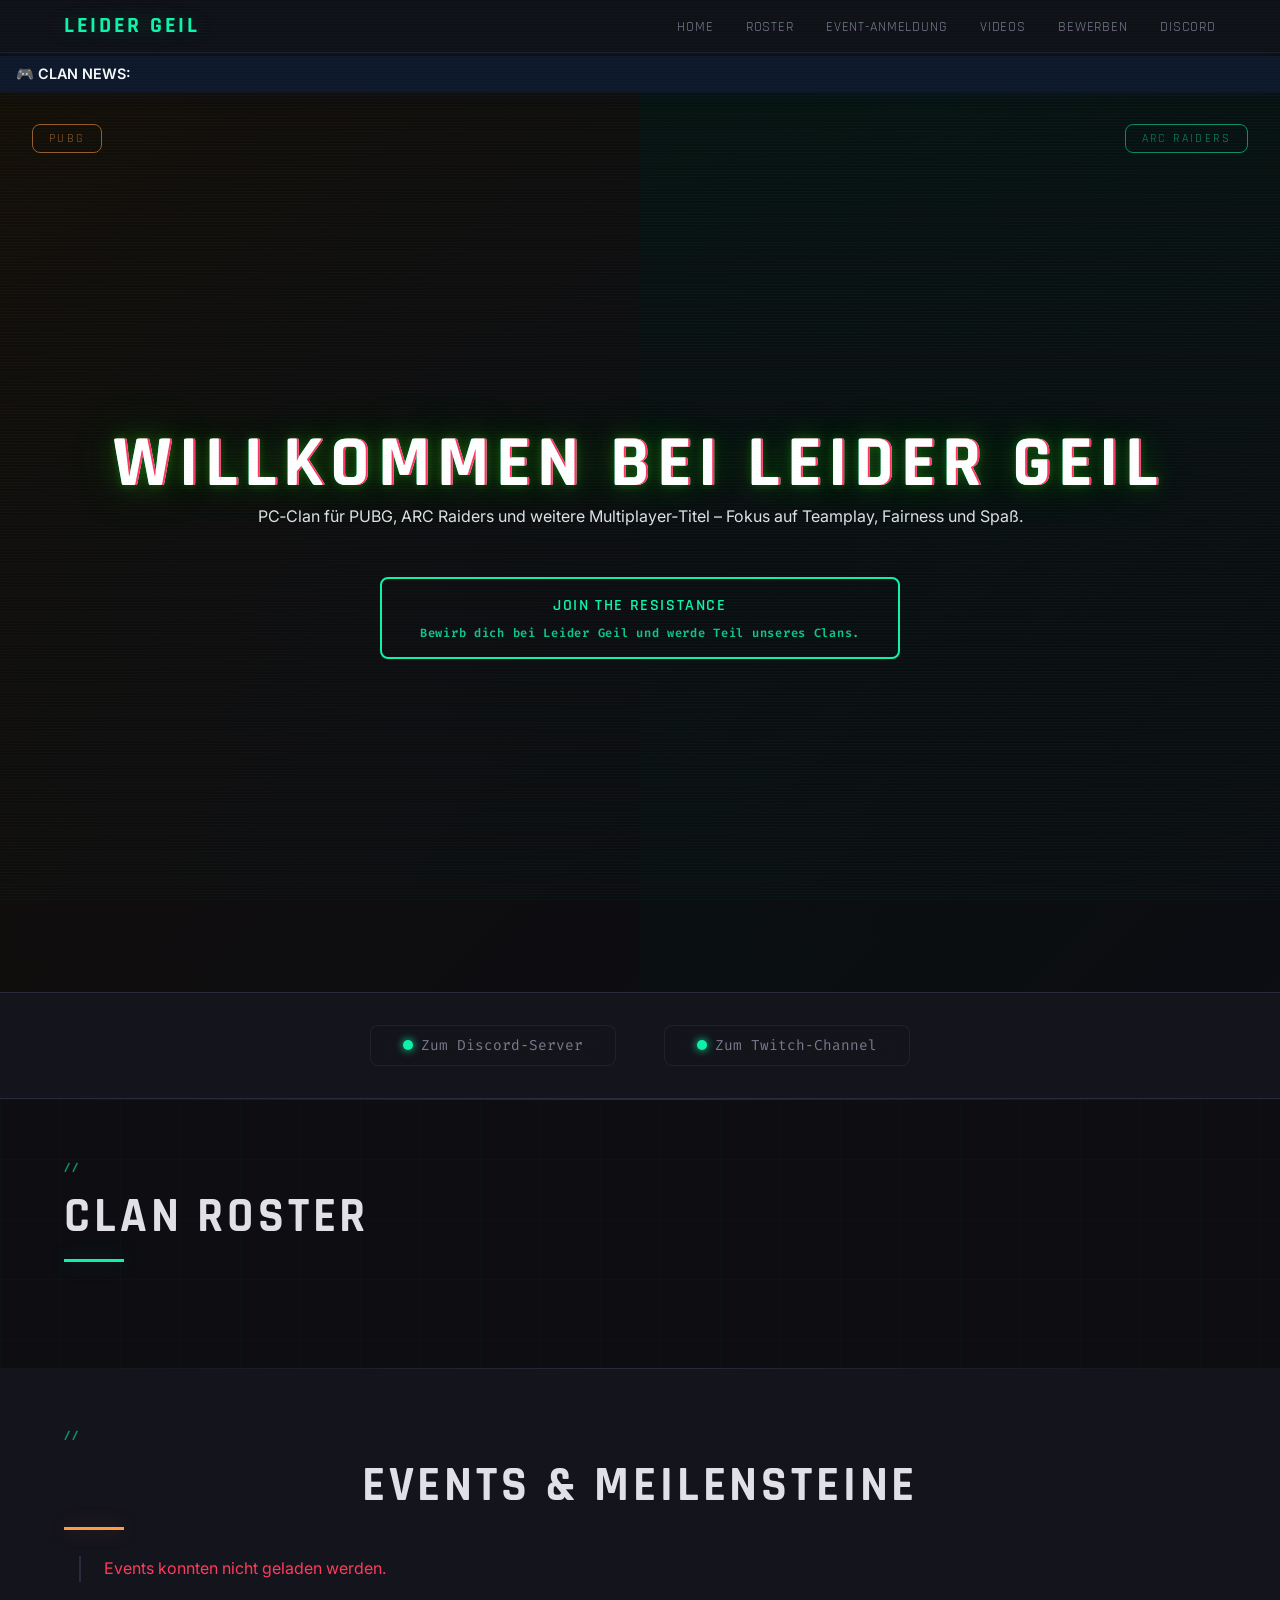
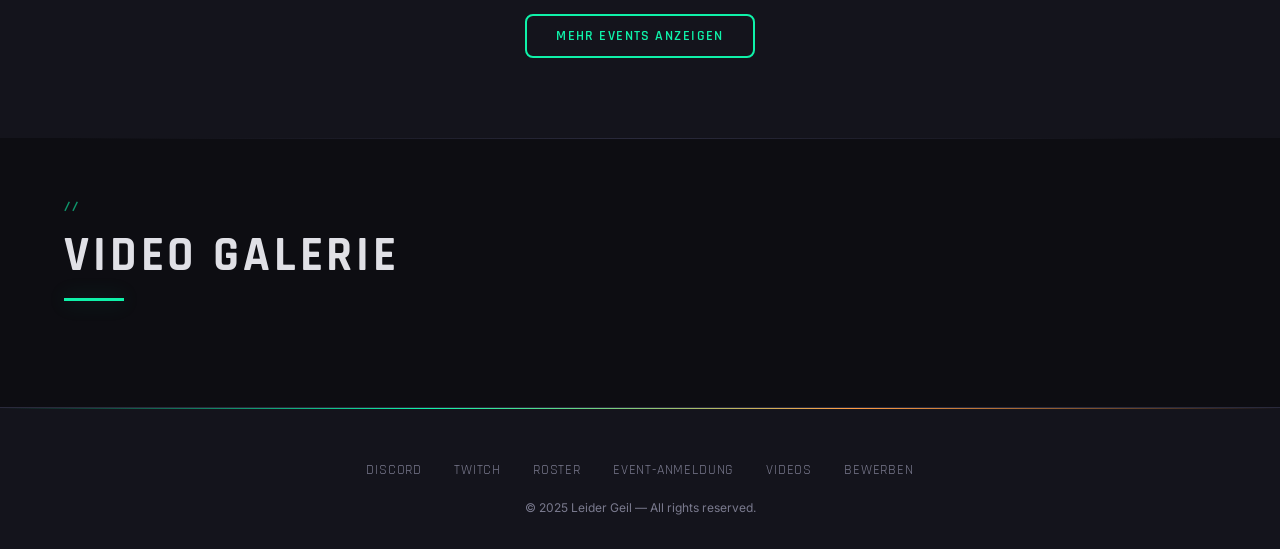
==== index.html @ 5290d267 "Initial commit: copy current design for v2" ====
<!DOCTYPE html>
<html lang="de">
<head>
  <meta charset="UTF-8">
  <meta name="viewport" content="width=device-width, initial-scale=1.0">
  <meta name="description" content="Leider Geil – PC-Gaming-Clan für PUBG, ARC Raiders und mehr. Join the Resistance!">
  <title>Leider Geil – PC Clan</title>

  <!-- Fonts -->
  <link rel="preconnect" href="https://fonts.googleapis.com">
  <link rel="preconnect" href="https://fonts.gstatic.com" crossorigin>
  <link href="https://fonts.googleapis.com/css2?family=Inter:wght@400;500;600&family=Rajdhani:wght@500;600;700&family=Fira+Code:wght@400;500&display=swap" rel="stylesheet">

  <!-- Stylesheet -->
  <link rel="stylesheet" href="assets/css/styles.css">
</head>
<body>

  <!-- ═══════════════════════════════════════════════════════
       NAVBAR
       ═══════════════════════════════════════════════════════ -->
  <nav class="navbar" role="navigation" aria-label="Hauptnavigation">
    <div class="container navbar__inner">
      <a href="#" class="navbar__logo">Leider&nbsp;Geil</a>

      <button class="navbar__toggle" id="nav-toggle" aria-label="Menü öffnen" aria-expanded="false">
        <span></span><span></span><span></span>
      </button>

      <ul class="navbar__links" id="nav-links">
        <li><a href="#hero">Home</a></li>
        <li><a href="#roster">Roster</a></li>
        <li><a href="/event-anmeldung">Event-Anmeldung</a></li>
        <li><a href="#videos">Videos</a></li>
        <li><a href="/bewerben">Bewerben</a></li>
        <li><a href="https://discord.gg/dCxDZnMXbu" target="_blank" rel="noopener">Discord</a></li>
      </ul>
    </div>
  </nav>

   <!-- CLAN NEWS TICKER -->
  <div id="clan-news-ticker" class="clan-news-ticker">
  <span class="label">🎮 CLAN NEWS:</span>
  <div class="track">
    <span class="items"></span>
  </div>
</div>


  <!-- ═══════════════════════════════════════════════════════
     HERO – Split-Screen
     ═══════════════════════════════════════════════════════ -->
<header class="hero" id="hero">

  <!-- PUBG Panel (links) -->
  <div class="hero__panel hero__panel--pubg">
    <span class="hero__label hero__label--pubg">PUBG</span>
    <!--
    <iframe id="video-pubg"
            src=""
            allow="autoplay; encrypted-media"
            allowfullscreen
            title="PUBG Gameplay Video"></iframe>
    -->
  </div>

  <!-- ARC Raiders Panel (rechts) -->
  <div class="hero__panel hero__panel--arc">
    <span class="hero__label hero__label--arc">ARC Raiders</span>
    <!--
    <iframe id="video-arc"
            src=""
            allow="autoplay; encrypted-media"
            allowfullscreen
            title="ARC Raiders Gameplay Video"></iframe>
    -->
  </div>

  <!-- Overlay-Text -->
  <div class="hero__overlay">
    <h1 class="hero__heading glitch" data-text="Willkommen bei Leider Geil">
      Willkommen bei Leider Geil
    </h1>
    <p class="hero__sub">
      PC‑Clan für PUBG, ARC Raiders und weitere Multiplayer‑Titel – Fokus auf Teamplay, Fairness und Spaß.
    </p>

    <a href="/bewerben" class="btn hero__cta">
  Join the Resistance
  <span class="btn__subtitle">
    Bewirb dich bei Leider Geil und werde Teil unseres Clans.
  </span>
</a>
  </div>

</header>



  <!-- ═══════════════════════════════════════════════════════
       HEADER BANNER (managed via Admin Dashboard)
       ═══════════════════════════════════════════════════════ -->
  <section class="header-banner" id="header-banner" style="display:none;">
    <div class="header-banner__frame">
      <div class="header-banner__corner header-banner__corner--tl"></div>
      <div class="header-banner__corner header-banner__corner--tr"></div>
      <div class="header-banner__corner header-banner__corner--bl"></div>
      <div class="header-banner__corner header-banner__corner--br"></div>
      <img class="header-banner__img" id="header-banner-img" src="" alt="Header Banner" loading="eager">
    </div>
  </section>

  <!-- ═══════════════════════════════════════════════════════
       LIVE STATUS WIDGET
       ═══════════════════════════════════════════════════════ -->
  <section class="live-status" aria-label="Live-Status">
  <div class="container live-status__inner">

    <a href="https://discord.gg/dCxDZnMXbu"
       target="_blank"
       rel="noopener"
       class="live-status__item live-status__link">
      <span class="live-status__dot live-status__dot--online"></span>
      <span>Zum Discord‑Server</span>
    </a>

    <a href="https://www.twitch.tv/sgtsnickersnevergiveup"
       target="_blank"
       rel="noopener"
       class="live-status__item live-status__link">
      <span class="live-status__dot live-status__dot--online"></span>
      <span>Zum Twitch‑Channel</span>
    </a>

  </div>
</section>


  <!-- ═══════════════════════════════════════════════════════
       ROSTER
       ═══════════════════════════════════════════════════════ -->
  <section class="section" id="roster">
    <div class="container">
      <h2 class="section__title">Clan Roster</h2>
      <div class="roster-grid" id="roster-grid">
        <!-- Wird per JS befüllt -->
      </div>
    </div>
  </section>

  <!-- ═══════════════════════════════════════════════════════
       EVENT TIMELINE
       ═══════════════════════════════════════════════════════ -->
  <section class="section" id="events">
  <div class="container">
    <h2 class="section__title section__title--pubg events__title-center">
      Events &amp; Meilensteine
    </h2>

    <div class="timeline" id="timeline">
      <!-- Wird per JS befüllt -->
    </div>

    <div class="events__more-wrap">
      <button class="btn events__more-btn" id="events-more-btn">
        Mehr Events anzeigen
      </button>
    </div>
  </div>
</section>


  <!-- ═══════════════════════════════════════════════════════
       VIDEO GALLERY
       ═══════════════════════════════════════════════════════ -->
  <section class="section" id="videos">
    <div class="container">
      <h2 class="section__title">Video Galerie</h2>
      <div class="video-gallery-grid" id="video-gallery-grid">
        <!-- Wird per JS befüllt -->
      </div>
    </div>
  </section>

  <!-- BEWERBUNG / RECRUITMENT → lebt jetzt auf /bewerben.html
       NICHT hierher zurückkopieren! -->

  <!-- ═══════════════════════════════════════════════════════
       FOOTER
       ═══════════════════════════════════════════════════════ -->
  <footer class="footer">
    <ul class="footer__links">
      <li><a href="https://discord.gg/dCxDZnMXbu" target="_blank" rel="noopener">Discord</a></li>
      <li><a href="https://www.twitch.tv/sgtsnickersnevergiveup" target="_blank" rel="noopener">Twitch</a></li>
      <li><a href="#roster">Roster</a></li>
      <li><a href="/event-anmeldung">Event-Anmeldung</a></li>
      <li><a href="#videos">Videos</a></li>
      <li><a href="/bewerben">Bewerben</a></li>
    </ul>
    <p class="footer__copy">&copy; 2025 Leider Geil &mdash; All rights reserved.</p>
  </footer>

    <!-- Scripts -->
  <script src="config.js"></script>
  <script src="assets/js/script.js"></script>
  <script src="assets/js/clan-news-ticker.js"></script>
</body>
</html>
---- assets/css/styles.css ----
/* ==========================================================
   styles.css – „Leider Geil" Clan Website
   Dark-Mode · Glassmorphism · HUD / Industrial E-Sports Look
   ========================================================== */

/* ── CSS Custom Properties ─────────────────────────────── */
:root {
  /* Farben */
  --clr-bg:           #0d0d12;
  --clr-surface:      #14141c;
  --clr-surface-alt:  #1a1a2e;
  --clr-border:       #2a2a3c;
  --clr-text:         #e0e0e6;
  --clr-text-muted:   #7a7a8e;
  --clr-accent-arc:   #0FF2A9;
  --clr-accent-pubg:  #FF9C43;
  --clr-danger:       #ff3b5c;
  --clr-glass:        rgba(20, 20, 28, .55);
  --clr-glass-border: rgba(255, 255, 255, .06);
  --clr-scanline:     rgba(15, 242, 169, .03);

  /* Typografie */
  --ff-heading: 'Rajdhani', 'Segoe UI', sans-serif;
  --ff-body:    'Inter', 'Segoe UI', sans-serif;
  --ff-mono:    'Fira Code', 'Consolas', monospace;

  /* Abstände */
  --sp-xs:  .25rem;
  --sp-sm:  .5rem;
  --sp-md:  1rem;
  --sp-lg:  2rem;
  --sp-xl:  3rem;
  --sp-2xl: 5rem;

  /* Radien & Schatten */
  --radius:     8px;
  --radius-lg:  16px;
  --shadow-glow-arc:  0 0 20px rgba(15, 242, 169, .25);
  --shadow-glow-pubg: 0 0 20px rgba(255, 156, 67,  .25);
  --shadow-card:      0 8px 32px rgba(0, 0, 0, .4);

  /* Transition */
  --ease: cubic-bezier(.25, .8, .25, 1);
}

/* ── Reset & Base ──────────────────────────────────────── */
*, *::before, *::after { margin: 0; padding: 0; box-sizing: border-box; }

html {
  scroll-behavior: smooth;
  font-size: 16px;
  -webkit-font-smoothing: antialiased;
}

body {
  font-family: var(--ff-body);
  background: var(--clr-bg);
  color: var(--clr-text);
  line-height: 1.6;
  overflow-x: hidden;
  position: relative;
}

/* ── Scanline Overlay ──────────────────────────────────── */
body::after {
  content: '';
  position: fixed;
  inset: 0;
  pointer-events: none;
  z-index: 9999;
  background: repeating-linear-gradient(
    0deg,
    var(--clr-scanline) 0px,
    var(--clr-scanline) 1px,
    transparent 1px,
    transparent 3px
  );
  animation: scanlineScroll 8s linear infinite;
}

@keyframes scanlineScroll {
  0%   { background-position: 0 0; }
  100% { background-position: 0 100vh; }
}

/* ── Utilities ─────────────────────────────────────────── */
.container { width: min(90%, 1280px); margin-inline: auto; }

a { color: var(--clr-accent-arc); text-decoration: none; transition: color .2s var(--ease); }
a:hover { color: #fff; }

img { max-width: 100%; display: block; }

.sr-only {
  position: absolute; width: 1px; height: 1px;
  overflow: hidden; clip: rect(0,0,0,0); white-space: nowrap;
}

/* ── Section Common ────────────────────────────────────── */
.section {
  padding: var(--sp-2xl) 0;
  position: relative;
}

.section::before {
  content: '';
  position: absolute;
  top: 0;
  left: 50%;
  transform: translateX(-50%);
  width: min(90%, 1280px);
  height: 1px;
  background: linear-gradient(90deg, transparent, var(--clr-border), transparent);
}

.section__title {
  font-family: var(--ff-heading);
  font-size: clamp(1.8rem, 4vw, 3rem);
  font-weight: 700;
  text-transform: uppercase;
  letter-spacing: .08em;
  margin-bottom: var(--sp-lg);
  position: relative;
  display: inline-block;
}

.section__title::after {
  content: '';
  position: absolute;
  bottom: -6px;
  left: 0;
  width: 60px;
  height: 3px;
  background: var(--clr-accent-arc);
  box-shadow: var(--shadow-glow-arc);
}

.section__title--pubg::after {
  background: var(--clr-accent-pubg);
  box-shadow: var(--shadow-glow-pubg);
}

/* HUD corner decorations for sections */
.section__title::before {
  content: '//';
  font-family: var(--ff-mono);
  font-size: .65rem;
  color: var(--clr-accent-arc);
  position: absolute;
  top: -1.2rem;
  left: 0;
  letter-spacing: .15em;
  opacity: .6;
}

/* ── Navbar ────────────────────────────────────────────── */
.navbar {
  position: fixed;
  top: 0; left: 0; right: 0;
  z-index: 1000;
  background: var(--clr-glass);
  backdrop-filter: blur(16px);
  -webkit-backdrop-filter: blur(16px);
  border-bottom: 1px solid var(--clr-glass-border);
  transition: background .3s var(--ease);
}

.navbar__inner {
  display: flex;
  align-items: center;
  justify-content: space-between;
  padding: var(--sp-sm) 0;
}

.navbar__logo {
  font-family: var(--ff-heading);
  font-size: 1.4rem;
  font-weight: 700;
  text-transform: uppercase;
  letter-spacing: .12em;
  color: var(--clr-accent-arc);
  text-shadow: var(--shadow-glow-arc);
}

.navbar__links {
  display: flex;
  gap: var(--sp-lg);
  list-style: none;
}

.navbar__links a {
  font-family: var(--ff-heading);
  font-size: .9rem;
  text-transform: uppercase;
  letter-spacing: .06em;
  color: var(--clr-text-muted);
  padding: var(--sp-xs) 0;
  position: relative;
  transition: color .25s var(--ease);
}

.navbar__links a::after {
  content: '';
  position: absolute;
  bottom: 0; left: 0;
  width: 0;
  height: 2px;
  background: var(--clr-accent-arc);
  transition: width .25s var(--ease);
}

.navbar__links a:hover { color: var(--clr-text); }
.navbar__links a:hover::after { width: 100%; }

/* Hamburger */
.navbar__toggle {
  display: none;
  flex-direction: column;
  gap: 5px;
  background: none;
  border: none;
  cursor: pointer;
  padding: var(--sp-sm);
}

.navbar__toggle span {
  display: block;
  width: 26px;
  height: 2px;
  background: var(--clr-text);
  transition: transform .3s var(--ease), opacity .2s;
}

/* ── Hero ──────────────────────────────────────────────── */
.hero {
  min-height: 100vh;
  display: grid;
  grid-template-columns: 1fr 1fr;
  position: relative;
  overflow: hidden;
}

.hero__panel {
  position: relative;
  display: flex;
  align-items: center;
  justify-content: center;
  overflow: hidden;
}

.hero__panel iframe {
  position: absolute;
  inset: 0;
  width: 100%;
  height: 100%;
  border: none;
  object-fit: cover;
  opacity: .35;
  pointer-events: none;
}

.hero__panel--pubg {
  background: linear-gradient(135deg, #1a0f00 0%, var(--clr-bg) 100%);
}

.hero__panel--arc {
  background: linear-gradient(135deg, #001a10 0%, var(--clr-bg) 100%);
}

.hero__label {
  position: absolute;
  top: var(--sp-lg);
  font-family: var(--ff-heading);
  font-size: .75rem;
  text-transform: uppercase;
  letter-spacing: .2em;
  padding: var(--sp-xs) var(--sp-md);
  border-radius: var(--radius);
  z-index: 2;
}

.hero__label--pubg {
  left: var(--sp-lg);
  color: var(--clr-accent-pubg);
  border: 1px solid var(--clr-accent-pubg);
}

.hero__label--arc {
  right: var(--sp-lg);
  color: var(--clr-accent-arc);
  border: 1px solid var(--clr-accent-arc);
}

.hero__overlay {
  position: absolute;
  inset: 0;
  display: flex;
  flex-direction: column;
  align-items: center;
  justify-content: center;
  text-align: center;
  z-index: 10;
  padding: var(--sp-lg);
  background: radial-gradient(
    ellipse at center,
    rgba(13, 13, 18, .85) 0%,
    rgba(13, 13, 18, .4) 100%
  );
}

.hero__heading {
  font-family: var(--ff-heading);
  font-size: clamp(2rem, 6vw, 4.5rem);
  font-weight: 700;
  text-transform: uppercase;
  letter-spacing: .1em;
  line-height: 1.1;
  position: relative;
  color: #ffffff;
  text-shadow:
    0 0 10px rgba(57, 255, 20, .3),
    0 0 30px rgba(57, 255, 20, .2),
    0 0 60px rgba(57, 255, 20, .15),
    0 0 100px rgba(57, 255, 20, .1);
}
/* ── Glitch Text Effect (RGB Offset) ───────────────────── */
.glitch {
  position: relative;
  display: inline-block;
  color: #fff;
}

.glitch::before,
.glitch::after {
  content: attr(data-text);
  position: absolute;
  top: 0;
  left: 0;
  width: 100%;
  overflow: hidden;
  pointer-events: none;
}

/* Cyan-Shift */
.glitch::before {
  left: 1px;
  text-shadow: -2px 0 #0ff2a9;
  animation: glitch-before 2s infinite linear alternate-reverse;
}

/* Magenta-Shift */
.glitch::after {
  left: -1px;
  text-shadow: 2px 0 #ff3366;
  animation: glitch-after 2s infinite linear alternate-reverse;
}

@keyframes glitch-before {
  0%   { transform: translate(0, 0); opacity: 0.9; }
  10%  { transform: translate(-2px, -1px); opacity: 0.4; }
  20%  { transform: translate(1px, 0); opacity: 0.6; }
  30%  { transform: translate(-1px, 1px); opacity: 0.8; }
  40%  { transform: translate(2px, 0); opacity: 0.3; }
  50%  { transform: translate(0, -1px); opacity: 0.7; }
  60%  { transform: translate(-1px, 0); opacity: 0.5; }
  70%  { transform: translate(1px, 1px); opacity: 0.9; }
  80%  { transform: translate(-2px, 0); opacity: 0.4; }
  90%  { transform: translate(2px, -1px); opacity: 0.8; }
  100% { transform: translate(0, 0); opacity: 0.9; }
}

@keyframes glitch-after {
  0%   { transform: translate(0, 0); opacity: 0.9; }
  10%  { transform: translate(2px, 1px); opacity: 0.5; }
  20%  { transform: translate(-1px, 0); opacity: 0.7; }
  30%  { transform: translate(1px, -1px); opacity: 0.4; }
  40%  { transform: translate(-2px, 0); opacity: 0.8; }
  50%  { transform: translate(0, 1px); opacity: 0.6; }
  60%  { transform: translate(1px, 0); opacity: 0.4; }
  70%  { transform: translate(-1px, -1px); opacity: 0.9; }
  80%  { transform: translate(2px, 0); opacity: 0.5; }
  90%  { transform: translate(-2px, 1px); opacity: 0.7; }
  100% { transform: translate(0, 0); opacity: 0.9; }
}


/* ── CTA Button ────────────────────────────────────────── */
.btn {
  display: inline-block;
  font-family: var(--ff-heading);
  font-size: 1rem;
  font-weight: 600;
  text-transform: uppercase;
  letter-spacing: .1em;
  padding: .85rem 2.4rem;
  border: 2px solid var(--clr-accent-arc);
  color: var(--clr-accent-arc);
  background: transparent;
  border-radius: var(--radius);
  cursor: pointer;
  position: relative;
  overflow: hidden;
  transition: color .3s var(--ease), box-shadow .3s var(--ease);
}

.btn::before {
  content: '';
  position: absolute;
  inset: 0;
  background: var(--clr-accent-arc);
  transform: scaleX(0);
  transform-origin: left;
  transition: transform .35s var(--ease);
  z-index: -1;
}

.btn:hover {
  color: var(--clr-bg);
  box-shadow: var(--shadow-glow-arc);
}

.btn:hover::before { transform: scaleX(1); }

/* Untertitel im Button */
.btn__subtitle {
  display: block;
  font-family: var(--ff-mono);
  font-size: 0.75rem;
  letter-spacing: 0.06em;
  text-transform: none;
  margin-top: 0.35rem;
  opacity: 0.8;
}

/* Ripple */
.btn .ripple {
  position: absolute;
  border-radius: 50%;
  background: rgba(255,255,255,.35);
  transform: scale(0);
  animation: rippleAnim .6s ease-out;
  pointer-events: none;
}

@keyframes rippleAnim {
  to { transform: scale(4); opacity: 0; }
}

.hero__cta { margin-top: var(--sp-xl); }


/* ── Header Banner (Admin-managed) ────────────────────── */
.header-banner {
  background: var(--clr-surface);
  padding: var(--sp-lg) 0;
  position: relative;
}

.header-banner__frame {
  width: min(95%, 1920px);
  margin-inline: auto;
  position: relative;
  border: 2px solid var(--clr-accent-arc);
  border-radius: var(--radius-lg);
  overflow: hidden;
  box-shadow: var(--shadow-glow-arc), 0 8px 32px rgba(0, 0, 0, .5);
}

.header-banner__img {
  width: 100%;
  height: auto;
  display: block;
  aspect-ratio: 1920 / 600;
  object-fit: cover;
}

/* HUD corner accents */
.header-banner__corner {
  position: absolute;
  width: 20px;
  height: 20px;
  z-index: 2;
}

.header-banner__corner::before,
.header-banner__corner::after {
  content: '';
  position: absolute;
  background: var(--clr-accent-arc);
  box-shadow: 0 0 6px var(--clr-accent-arc);
}

.header-banner__corner--tl { top: 6px; left: 6px; }
.header-banner__corner--tl::before { width: 14px; height: 2px; top: 0; left: 0; }
.header-banner__corner--tl::after  { width: 2px; height: 14px; top: 0; left: 0; }

.header-banner__corner--tr { top: 6px; right: 6px; }
.header-banner__corner--tr::before { width: 14px; height: 2px; top: 0; right: 0; }
.header-banner__corner--tr::after  { width: 2px; height: 14px; top: 0; right: 0; }

.header-banner__corner--bl { bottom: 6px; left: 6px; }
.header-banner__corner--bl::before { width: 14px; height: 2px; bottom: 0; left: 0; }
.header-banner__corner--bl::after  { width: 2px; height: 14px; bottom: 0; left: 0; }

.header-banner__corner--br { bottom: 6px; right: 6px; }
.header-banner__corner--br::before { width: 14px; height: 2px; bottom: 0; right: 0; }
.header-banner__corner--br::after  { width: 2px; height: 14px; bottom: 0; right: 0; }

/* ── Live Status Widget ────────────────────────────────── */
.live-status {
  background: var(--clr-surface);
  border-top: 1px solid var(--clr-border);
  border-bottom: 1px solid var(--clr-border);
  padding: var(--sp-lg) 0;
}

.live-status__inner {
  display: flex;
  justify-content: center;
  gap: var(--sp-xl);
  flex-wrap: wrap;
}

.live-status__item {
  display: flex;
  align-items: center;
  gap: var(--sp-sm);
  font-family: var(--ff-mono);
  font-size: .9rem;
  color: var(--clr-text-muted);
  padding: var(--sp-sm) var(--sp-lg);
  background: var(--clr-glass);
  backdrop-filter: blur(8px);
  border: 1px solid var(--clr-glass-border);
  border-radius: var(--radius);
}

.live-status__dot {
  width: 10px;
  height: 10px;
  border-radius: 50%;
  background: var(--clr-text-muted);
  flex-shrink: 0;
}

.live-status__dot--online {
  background: var(--clr-accent-arc);
  box-shadow: 0 0 8px var(--clr-accent-arc);
  animation: pulse 2s infinite;
}

.live-status__dot--live {
  background: var(--clr-danger);
  box-shadow: 0 0 8px var(--clr-danger);
  animation: pulse 1.5s infinite;
}

@keyframes pulse {
  0%, 100% { opacity: 1; }
  50%      { opacity: .4; }
}

/* Twitch link styling */
.live-status__link {
  text-decoration: none;
  color: var(--clr-text-muted);
  cursor: pointer;
  transition: border-color .25s var(--ease), color .25s var(--ease);
}

.live-status__link:hover {
  border-color: rgba(145, 70, 255, .4);
  color: var(--clr-text);
}

.twitch-live-label {
  color: var(--clr-danger);
  font-weight: 700;
  animation: pulse 1.5s infinite;
}

/* ── Roster Grid ──────────────────────────────────────────────────────────────────────── */
.roster-grid {
  display: grid;
  grid-template-columns: repeat(auto-fill, minmax(260px, 1fr));
  gap: var(--sp-lg);
}

/* ── Roster Card – Base (Glass‑style) ───────────────────────────────────────────────── */
.roster-card {
  background: var(--clr-glass);
  backdrop-filter: blur(12px);
  border: 1px solid var(--clr-glass-border);
  border-radius: var(--radius-lg);
  padding: var(--sp-lg);
  text-align: center;
  position: relative;
  overflow: hidden;
  transition: transform .35s var(--ease), box-shadow .35s var(--ease), border-color .35s var(--ease);
}

.roster-card::before {
  content: '';
  position: absolute;
  top: 0; left: 0; right: 0;
  height: 3px;
  background: linear-gradient(90deg, var(--clr-accent-arc), var(--clr-accent-pubg));
  opacity: 0;
  transition: opacity .3s var(--ease);
}

.roster-card:hover {
  transform: translateY(-8px);
  box-shadow: var(--shadow-card), 0 0 20px rgba(15, 242, 169, .08);
  border-color: rgba(15, 242, 169, .15);
}

.roster-card:hover::before { opacity: 1; }

/* ── Roster Card – Avatar ────────────────────────────────────────────────────────────── */
.roster-card-avatar {
  width: 100px;
  height: 100px;
  border-radius: 50%;
  margin: 0 auto var(--sp-md);
  border: 2px solid var(--clr-border);
  object-fit: cover;
  transition: border-color .3s var(--ease);
}

.roster-card:hover .roster-card-avatar {
  border-color: var(--clr-accent-arc);
}

/* ── Roster Card – Name & Role ─────────────────────────────────────────────────────── */
.roster-card-name {
  font-family: var(--ff-heading);
  font-size: 1.3rem;
  font-weight: 700;
  text-transform: uppercase;
  letter-spacing: .06em;
}

.roster-card-role {
  font-size: .8rem;
  color: var(--clr-text-muted);
  margin-bottom: var(--sp-md);
}

/* ── Game Tags ─────────────────────────────────────────────────────────────────────── */
.roster-card-games {
  display: flex;
  justify-content: center;
  gap: var(--sp-xs);
}

.roster-card-tag {
  font-family: var(--ff-mono);
  font-size: .7rem;
  padding: 2px 8px;
  border-radius: 4px;
  text-transform: uppercase;
  letter-spacing: .04em;
}

.roster-card-tag--pubg  { color: var(--clr-accent-pubg);  border: 1px solid var(--clr-accent-pubg); }
.roster-card-tag--arc   { color: var(--clr-accent-arc);   border: 1px solid var(--clr-accent-arc); }
.roster-card-tag--other { color: var(--clr-text-muted);   border: 1px solid var(--clr-border); }

/* ── Clan‑Rolle Badge ─────────────────────────────────────────────────────────────── */
.roster-card__clan-role {
  display: inline-block;
  font-family: var(--ff-mono);
  font-size: .65rem;
  text-transform: uppercase;
  letter-spacing: .06em;
  padding: 2px 10px;
  border-radius: 4px;
  margin-bottom: var(--sp-sm);
  color: var(--clr-accent-arc);
  border: 1px solid var(--clr-accent-arc);
  background: rgba(15, 242, 169, .08);
}

/* ── Bio/Text ─────────────────────────────────────────────────────────────────────── */
.roster-card__bio {
  font-size: .8rem;
  color: var(--clr-text-muted);
  line-height: 1.5;
  margin-top: var(--sp-sm);
  text-align: left;
  padding: 0.5rem 0.75rem;
  border-radius: 6px;
  border: 1px solid var(--clr-border);
  background: rgba(20, 20, 28, 0.7);
}

/* ── Fun‑Tags ─────────────────────────────────────────────────────────────────────── */
.roster-card-fun-tags {
  display: flex;
  flex-wrap: wrap;
  gap: 0.35rem;
  margin-top: 0.5rem;
}

.roster-card-fun-tag {
  font-family: var(--ff-mono);
  font-size: 0.7rem;
  padding: 2px 8px;
  border-radius: 4px;
  color: var(--clr-accent-pubg);
  background: rgba(255, 156, 67, .08);
  border: 1px solid rgba(255, 156, 67, .25);
  white-space: nowrap;
}
/* ── Toggle‑Button & More‑Section (from second block) ─────────────────────────────── */
.roster-toggle-btn {
  align-self: center;          /* statt align-self: flex-start */
  margin-top: var(--sp-sm);
  font-family: var(--ff-mono);
  font-size: .75rem;
  padding: .25rem .8rem;
  border-radius: var(--radius);
  border: 1px solid var(--clr-border);
  background: transparent;
  color: var(--clr-text-muted);
  cursor: pointer;
  transition: all .2s var(--ease);
}

.roster-toggle-btn:hover {
  border-color: var(--clr-accent-arc);
  color: var(--clr-accent-arc);
}

.roster-card-more {
  max-height: 0;
  overflow: hidden;
  opacity: 0;
  transform: translateY(-4px);
  transition: all .25s var(--ease);
  margin-top: var(--sp-sm);   /* optional, keeps spacing */
}

.roster-card-more.open {
  max-height: 500px;
  opacity: 1;
  transform: translateY(0);
}

/* ── Loading / Empty‑State (Frontend) ─────────────────────────────────────────────── */
.section .loading,
.section .empty-state {
  text-align: center;
  padding: 2rem 1rem;
  font-family: var(--ff-mono);
  font-size: .85rem;
  color: var(--clr-text-muted);
}


/* ── Event Timeline ────────────────────────────────────── */
#events {
  background: var(--clr-surface);
}

.timeline {
  position: relative;
  padding-left: 40px;
}

.timeline::before {
  content: '';
  position: absolute;
  left: 15px;
  top: 0;
  bottom: 0;
  width: 2px;
  background: var(--clr-border);
}

.timeline__item {
  position: relative;
  margin-bottom: var(--sp-xl);
  opacity: 0;
  transform: translateX(-20px);
  transition: opacity .6s var(--ease), transform .6s var(--ease);
}

.timeline__item.visible {
  opacity: 1;
  transform: translateX(0);
}

.timeline__dot {
  position: absolute;
  left: -33px;
  top: 6px;
  width: 14px;
  height: 14px;
  border-radius: 50%;
  background: var(--clr-surface);
  border: 2px solid var(--clr-accent-arc);
  z-index: 2;
  transition: background .3s var(--ease), box-shadow .3s var(--ease);
}

.timeline__item:hover .timeline__dot {
  background: var(--clr-accent-arc);
  box-shadow: var(--shadow-glow-arc);
}

.timeline__dot--pubg  { border-color: var(--clr-accent-pubg); }
.timeline__item:hover .timeline__dot--pubg {
  background: var(--clr-accent-pubg);
  box-shadow: var(--shadow-glow-pubg);
}

.timeline__card {
  background: var(--clr-glass);
  backdrop-filter: blur(12px);
  border: 1px solid var(--clr-glass-border);
  border-radius: var(--radius);
  padding: var(--sp-lg);
  transition: border-color .3s var(--ease);
}

.timeline__item:hover .timeline__card {
  border-color: var(--clr-accent-arc);
}

.timeline__date {
  font-family: var(--ff-mono);
  font-size: .75rem;
  color: var(--clr-text-muted);
  margin-bottom: var(--sp-xs);
}

.timeline__title {
  font-family: var(--ff-heading);
  font-size: 1.2rem;
  font-weight: 700;
  text-transform: uppercase;
  letter-spacing: .04em;
  margin-bottom: var(--sp-xs);
}

.timeline__desc {
  font-size: .9rem;
  color: var(--clr-text-muted);
}

.timeline__type {
  display: inline-block;
  font-family: var(--ff-mono);
  font-size: .65rem;
  text-transform: uppercase;
  padding: 2px 8px;
  border-radius: 4px;
  margin-top: var(--sp-sm);
  border: 1px solid var(--clr-border);
  color: var(--clr-text-muted);
}
.timeline__meta {
  display: flex;
  gap: .5rem;
  margin-top: .5rem;
  font-family: var(--ff-mono);
  font-size: .75rem;
}

.timeline__type--event {
  background: rgba(15, 242, 169, .12);
  color: #0FF2A9;
  border-color: rgba(15, 242, 169, .5);
}

.timeline__type--match {
  background: rgba(255, 156, 67, .12);
  color: #FF9C43;
  border-color: rgba(255, 156, 67, .5);
}

.timeline__game {
  opacity: .75;
}

.timeline__image {
  width: 100%;
  max-height: 200px;
  object-fit: cover;
  border-radius: var(--radius);
  margin-bottom: var(--sp-sm);
  border: 1px solid var(--clr-glass-border);
}
/* Events Titel zentrieren */
.events__title-center {
  display: block;
  text-align: center;
}

/* Wrapper für den Mehr-Button */
.events__more-wrap {
  margin-top: var(--sp-lg);
  text-align: center;
}

/* Button etwas kompakter */
.events__more-btn {
  font-size: 0.9rem;
  padding: 0.7rem 1.8rem;
}

/* Versteckte Timeline-Items */
.timeline__item--hidden {
  display: none;
}

/* ── Recruitment Terminal ──────────────────────────────── */
.recruit {
  background: var(--clr-surface);
  border-top: 1px solid var(--clr-border);
}

.terminal {
  background: var(--clr-bg);
  border: 1px solid var(--clr-border);
  border-radius: var(--radius-lg);
  overflow: hidden;
  max-width: 680px;
  margin: 0 auto;
  box-shadow: 0 12px 48px rgba(0, 0, 0, .5), 0 0 30px rgba(15, 242, 169, .05);
}

.terminal__header {
  display: flex;
  align-items: center;
  gap: var(--sp-sm);
  padding: var(--sp-sm) var(--sp-md);
  background: var(--clr-surface-alt);
  border-bottom: 1px solid var(--clr-border);
}

.terminal__dot {
  width: 12px;
  height: 12px;
  border-radius: 50%;
}

.terminal__dot--red    { background: #ff5f56; }
.terminal__dot--yellow { background: #ffbd2e; }
.terminal__dot--green  { background: #27c93f; }

.terminal__title {
  font-family: var(--ff-mono);
  font-size: .75rem;
  color: var(--clr-text-muted);
  margin-left: auto;
}

.terminal__body {
  padding: var(--sp-lg);
}

.terminal__prompt {
  font-family: var(--ff-mono);
  font-size: .8rem;
  color: var(--clr-accent-arc);
  margin-bottom: var(--sp-xs);
}

.terminal__output {
  font-family: var(--ff-mono);
  font-size: .75rem;
  color: var(--clr-accent-pubg);
  margin-bottom: var(--sp-lg);
  padding: var(--sp-sm);
  background: rgba(255, 156, 67, .06);
  border-left: 2px solid var(--clr-accent-pubg);
  border-radius: 0 var(--radius) var(--radius) 0;
}

.terminal__body .form-group {
  margin-bottom: var(--sp-md);
}

.terminal__body label {
  display: block;
  font-family: var(--ff-mono);
  font-size: .8rem;
  color: var(--clr-accent-arc);
  margin-bottom: var(--sp-xs);
}

.terminal__body label::before {
  content: '> ';
}

.terminal__body input,
.terminal__body textarea,
.terminal__body select {
  width: 100%;
  font-family: var(--ff-mono);
  font-size: .85rem;
  color: var(--clr-text);
  background: var(--clr-surface);
  border: 1px solid var(--clr-border);
  border-radius: var(--radius);
  padding: var(--sp-sm) var(--sp-md);
  transition: border-color .25s var(--ease), box-shadow .25s var(--ease);
}

.terminal__body input:focus,
.terminal__body textarea:focus,
.terminal__body select:focus {
  outline: none;
  border-color: var(--clr-accent-arc);
  box-shadow: 0 0 12px rgba(15, 242, 169, .2);
}

.terminal__body textarea {
  min-height: 100px;
  resize: vertical;
}

.terminal__body select {
  appearance: none;
  background-image: url("data:image/svg+xml,%3Csvg xmlns='http://www.w3.org/2000/svg' width='12' height='12' viewBox='0 0 12 12'%3E%3Cpath fill='%230FF2A9' d='M6 8L1 3h10z'/%3E%3C/svg%3E");
  background-repeat: no-repeat;
  background-position: right 12px center;
  padding-right: 32px;
  cursor: pointer;
}

.terminal__body select option {
  background: var(--clr-surface);
  color: var(--clr-text);
}

.terminal__body .btn-submit {
  width: 100%;
  margin-top: var(--sp-md);
  display: flex;
  align-items: center;
  justify-content: center;
  gap: var(--sp-sm);
}

.btn-submit__icon {
  font-family: var(--ff-mono);
  font-weight: 700;
}

/* Honeypot – hidden from users */
.honey-field { position: absolute; left: -9999px; opacity: 0; height: 0; }

/* Terminal status messages */
.terminal__status {
  font-family: var(--ff-mono);
  font-size: .85rem;
  padding: var(--sp-sm) 0;
  display: none;
}

.terminal__status--success { color: var(--clr-accent-arc); }
.terminal__status--error   { color: var(--clr-danger); }

/* ── Footer ────────────────────────────────────────────── */
.footer {
  background: var(--clr-surface);
  border-top: 1px solid var(--clr-border);
  padding: var(--sp-xl) 0 var(--sp-lg);
  text-align: center;
  position: relative;
}

.footer::before {
  content: '';
  position: absolute;
  top: 0;
  left: 0;
  right: 0;
  height: 1px;
  background: linear-gradient(90deg, transparent, var(--clr-accent-arc), var(--clr-accent-pubg), transparent);
}

.footer__links {
  display: flex;
  justify-content: center;
  gap: var(--sp-lg);
  list-style: none;
  margin-bottom: var(--sp-md);
  flex-wrap: wrap;
}

.footer__links a {
  font-family: var(--ff-heading);
  font-size: .85rem;
  text-transform: uppercase;
  letter-spacing: .06em;
  color: var(--clr-text-muted);
}

.footer__links a:hover { color: var(--clr-accent-arc); }

.footer__copy {
  font-size: .75rem;
  color: var(--clr-text-muted);
}

/* ── Responsive ────────────────────────────────────────── */
@media (max-width: 1024px) {
  .hero { grid-template-columns: 1fr; min-height: 70vh; }
  .hero__panel--arc { display: none; }
  .hero__label--arc { display: none; }
}

@media (max-width: 768px) {
  .header-banner__frame {
    border-width: 1px;
  }

  .header-banner__corner { display: none; }

  .navbar__links { display: none; }
  .navbar__toggle { display: flex; }

  /* Mobile menu */
  .navbar__links.open {
    display: flex;
    flex-direction: column;
    position: absolute;
    top: 100%;
    left: 0; right: 0;
    background: var(--clr-surface);
    border-bottom: 1px solid var(--clr-border);
    padding: var(--sp-md);
    gap: var(--sp-md);
  }

  .live-status__inner { flex-direction: column; align-items: center; }

  .roster-grid { grid-template-columns: 1fr 1fr; }

  .timeline { padding-left: 30px; }
  .timeline__dot { left: -23px; width: 12px; height: 12px; }
}

@media (max-width: 480px) {
  .roster-grid { grid-template-columns: 1fr; }

  .hero__heading { font-size: 1.8rem; }
  .hero__sub { font-size: .8rem; }
}

/* ── Loading / Skeleton ────────────────────────────────── */
@keyframes shimmer {
  0%   { background-position: -400px 0; }
  100% { background-position: 400px 0; }
}

.skeleton {
  background: linear-gradient(90deg, var(--clr-surface) 25%, var(--clr-surface-alt) 50%, var(--clr-surface) 75%);
  background-size: 800px 100%;
  animation: shimmer 1.5s infinite;
  border-radius: var(--radius);
}

/* ── Subtle Grid Pattern ──────────────────────────────── */
#roster {
  background-image:
    linear-gradient(rgba(15, 242, 169, .02) 1px, transparent 1px),
    linear-gradient(90deg, rgba(15, 242, 169, .02) 1px, transparent 1px);
  background-size: 60px 60px;
}

/* ── No animations on form ───────────────────────────── */
#recruit-form,
#recruit-form *,
#recruit-form *::before,
#recruit-form *::after,
#event-form,
#event-form *,
#event-form *::before,
#event-form *::after {
  animation: none !important;
  transition: none !important;
}

/* ── Number Input Spinners ────────────────────────────── */
.terminal__body input[type="number"]::-webkit-inner-spin-button,
.terminal__body input[type="number"]::-webkit-outer-spin-button {
  opacity: .5;
}

/* ── Video Gallery ───────────────────────────────────── */
.video-gallery-grid {
  display: grid;
  grid-template-columns: repeat(auto-fill, minmax(300px, 1fr));
  gap: var(--sp-lg);
}

.video-card {
  background: var(--clr-glass);
  border: 1px solid var(--clr-glass-border);
  border-radius: var(--radius-lg);
  overflow: hidden;
  text-decoration: none;
  color: var(--clr-text);
  transition: transform .3s var(--ease), box-shadow .3s var(--ease);
}

.video-card:hover {
  transform: translateY(-4px);
  box-shadow: var(--shadow-glow-arc);
  color: var(--clr-text);
}

.video-card__thumb-wrap {
  position: relative;
  overflow: hidden;
}

.video-card__thumb {
  width: 100%;
  aspect-ratio: 16 / 9;
  object-fit: cover;
  display: block;
  transition: transform .4s var(--ease);
}

.video-card:hover .video-card__thumb {
  transform: scale(1.05);
}

.video-card__play {
  position: absolute;
  inset: 0;
  display: flex;
  align-items: center;
  justify-content: center;
  font-size: 3rem;
  color: var(--clr-accent-arc);
  background: rgba(0, 0, 0, .4);
  opacity: 0;
  transition: opacity .3s var(--ease);
}

.video-card:hover .video-card__play {
  opacity: 1;
}

.video-card__title {
  font-family: var(--ff-heading);
  font-size: 1rem;
  font-weight: 700;
  text-transform: uppercase;
  letter-spacing: .04em;
  padding: var(--sp-md) var(--sp-md) var(--sp-md);
  white-space: nowrap;
  overflow: hidden;
  text-overflow: ellipsis;
}

@media (max-width: 600px) {
  .video-gallery-grid {
    grid-template-columns: 1fr;
  }
}

/* ── Event Signup Form ──────────────────────────────────── */
.event-signup {
  margin-top: var(--sp-xl);
  max-width: 540px;
  margin-left: auto;
  margin-right: auto;
  background: var(--clr-glass);
  border: 1px solid var(--clr-glass-border);
  border-radius: var(--radius-lg);
  padding: var(--sp-lg);
  backdrop-filter: blur(12px);
}

.section__subtitle {
  font-family: var(--ff-heading);
  font-size: 1.4rem;
  font-weight: 700;
  text-transform: uppercase;
  letter-spacing: .06em;
  color: var(--clr-accent-pubg);
  margin-bottom: var(--sp-lg);
  text-align: center;
}

.event-signup .form-group {
  margin-bottom: var(--sp-md);
}

.event-signup label {
  display: block;
  font-family: var(--ff-mono);
  font-size: .8rem;
  color: var(--clr-accent-arc);
  margin-bottom: var(--sp-xs);
}

.event-signup input,
.event-signup select {
  width: 100%;
  font-family: var(--ff-mono);
  font-size: .85rem;
  color: var(--clr-text);
  background: var(--clr-surface);
  border: 1px solid var(--clr-border);
  border-radius: var(--radius);
  padding: var(--sp-sm) var(--sp-md);
  transition: border-color .25s var(--ease), box-shadow .25s var(--ease);
}

.event-signup input:focus,
.event-signup select:focus {
  outline: none;
  border-color: var(--clr-accent-arc);
  box-shadow: 0 0 12px rgba(15, 242, 169, .2);
}

.event-signup select {
  appearance: none;
  background-image: url("data:image/svg+xml,%3Csvg xmlns='http://www.w3.org/2000/svg' width='12' height='12' viewBox='0 0 12 12'%3E%3Cpath fill='%230FF2A9' d='M6 8L1 3h10z'/%3E%3C/svg%3E");
  background-repeat: no-repeat;
  background-position: right 12px center;
  padding-right: 32px;
  cursor: pointer;
}

.event-signup select option {
  background: var(--clr-surface);
  color: var(--clr-text);
}

.event-signup .btn-submit {
  width: 100%;
  margin-top: var(--sp-md);
}

.form-success {
  text-align: center;
  font-family: var(--ff-heading);
  font-size: 1.2rem;
  font-weight: 600;
  color: var(--clr-accent-arc);
  padding: var(--sp-lg);
  border: 1px solid var(--clr-accent-arc);
  border-radius: var(--radius);
  background: rgba(15, 242, 169, .08);
}
.clan-news-ticker {
  background: #0f172a;
  color: #f9fafb;
  padding: 0.4rem 1rem;
  font-size: 0.9rem;
  font-family: "Inter", system-ui, -apple-system, BlinkMacSystemFont, "Segoe UI", sans-serif;
  box-shadow: 0 0 12px rgba(15, 23, 42, 0.8);
  margin-top: 56px;
  position: relative;
  z-index: 900;
  display: flex;
  align-items: center;
}

.clan-news-ticker .label {
  font-weight: 600;
  margin-right: 1rem;
  flex-shrink: 0;
}

/* Bereich rechts vom Label */
.clan-news-ticker .track {
  flex: 1;
  overflow: hidden;
}

/* Lauftext */
.clan-news-ticker .items {
  display: inline-block;
  white-space: nowrap;
  padding-left: 100%;
  /* Dauer nicht mehr fest im CSS */
  animation-name: clan-news-marquee;
  animation-timing-function: linear;
  animation-iteration-count: infinite;
}

@keyframes clan-news-marquee {
  0%   { transform: translateX(0); }
  100% { transform: translateX(-100%); }
}
/* Clan News Ticker – Hard Fix */
#clan-news-ticker .track {
  overflow: hidden;
}

#clan-news-ticker .items {
  display: inline-block !important;
  white-space: nowrap !important;   /* absolut kein Umbruch */
  line-height: 1.2 !important;
}
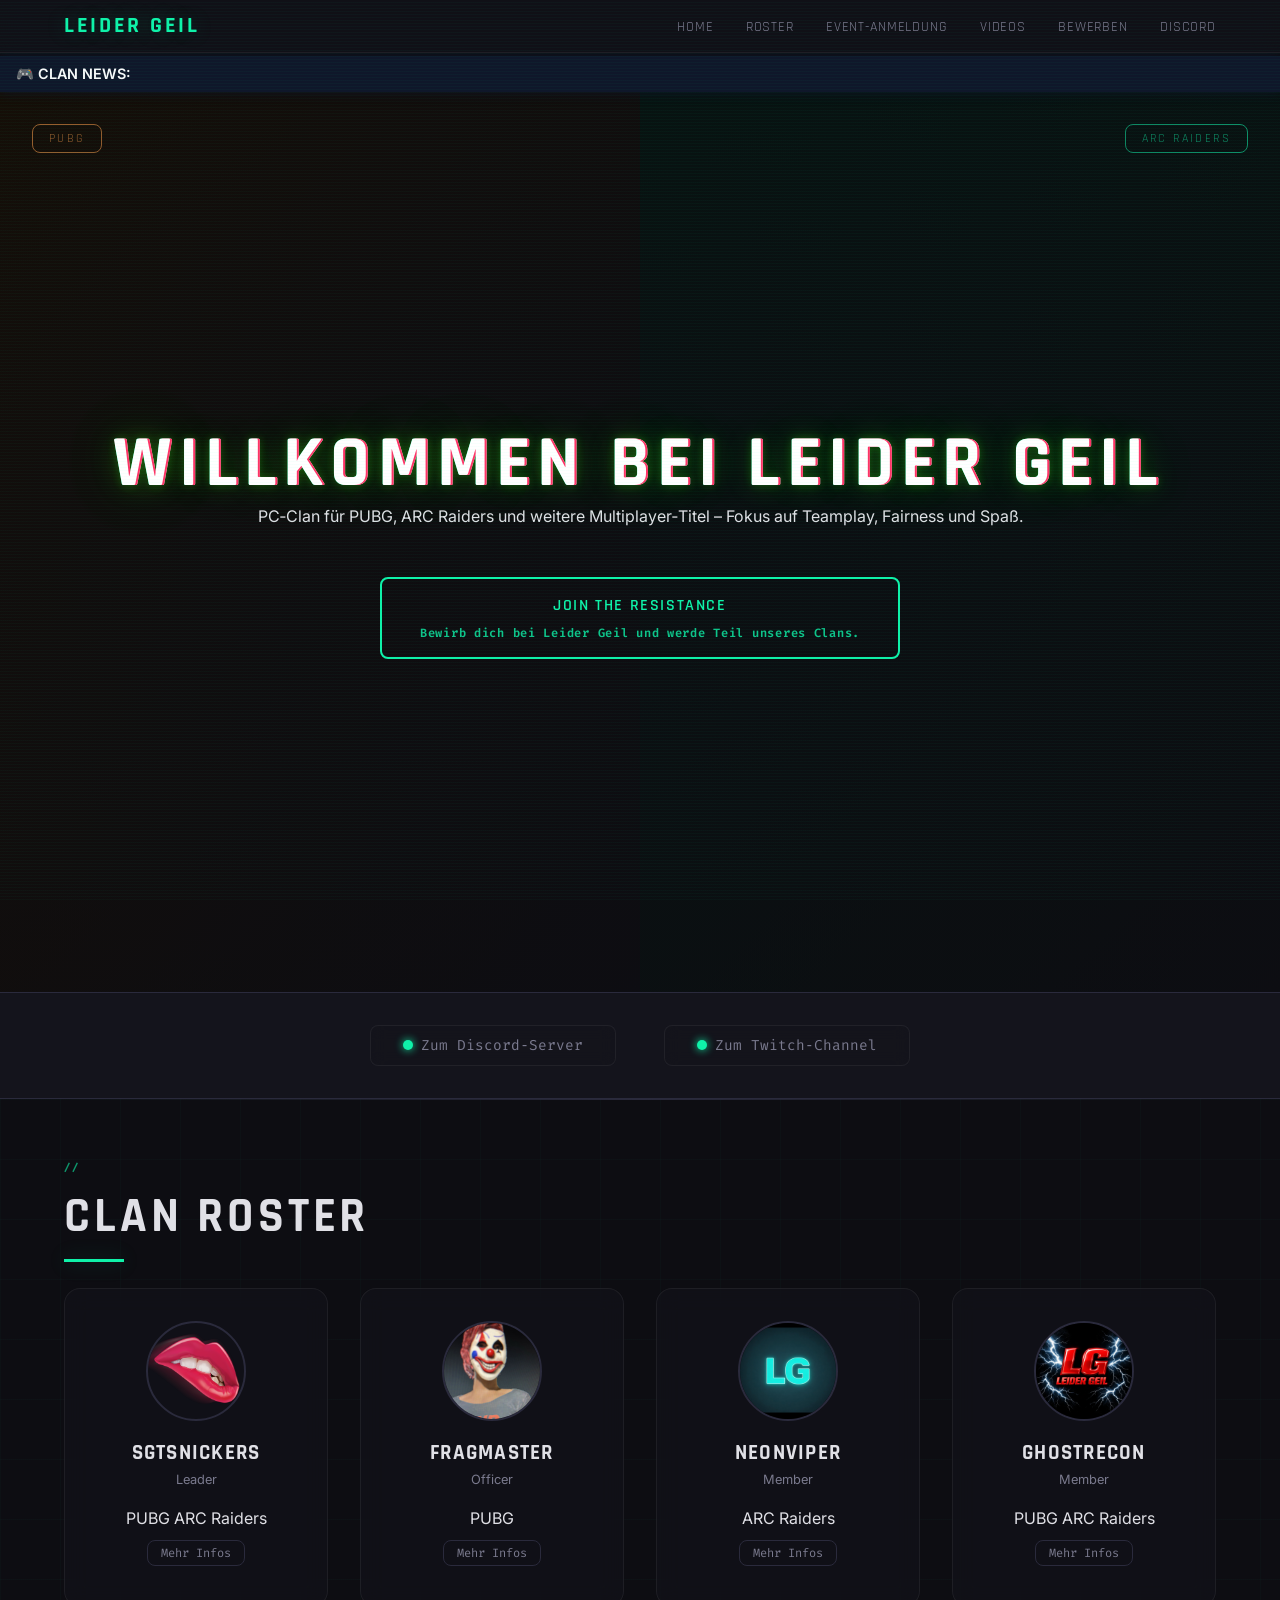
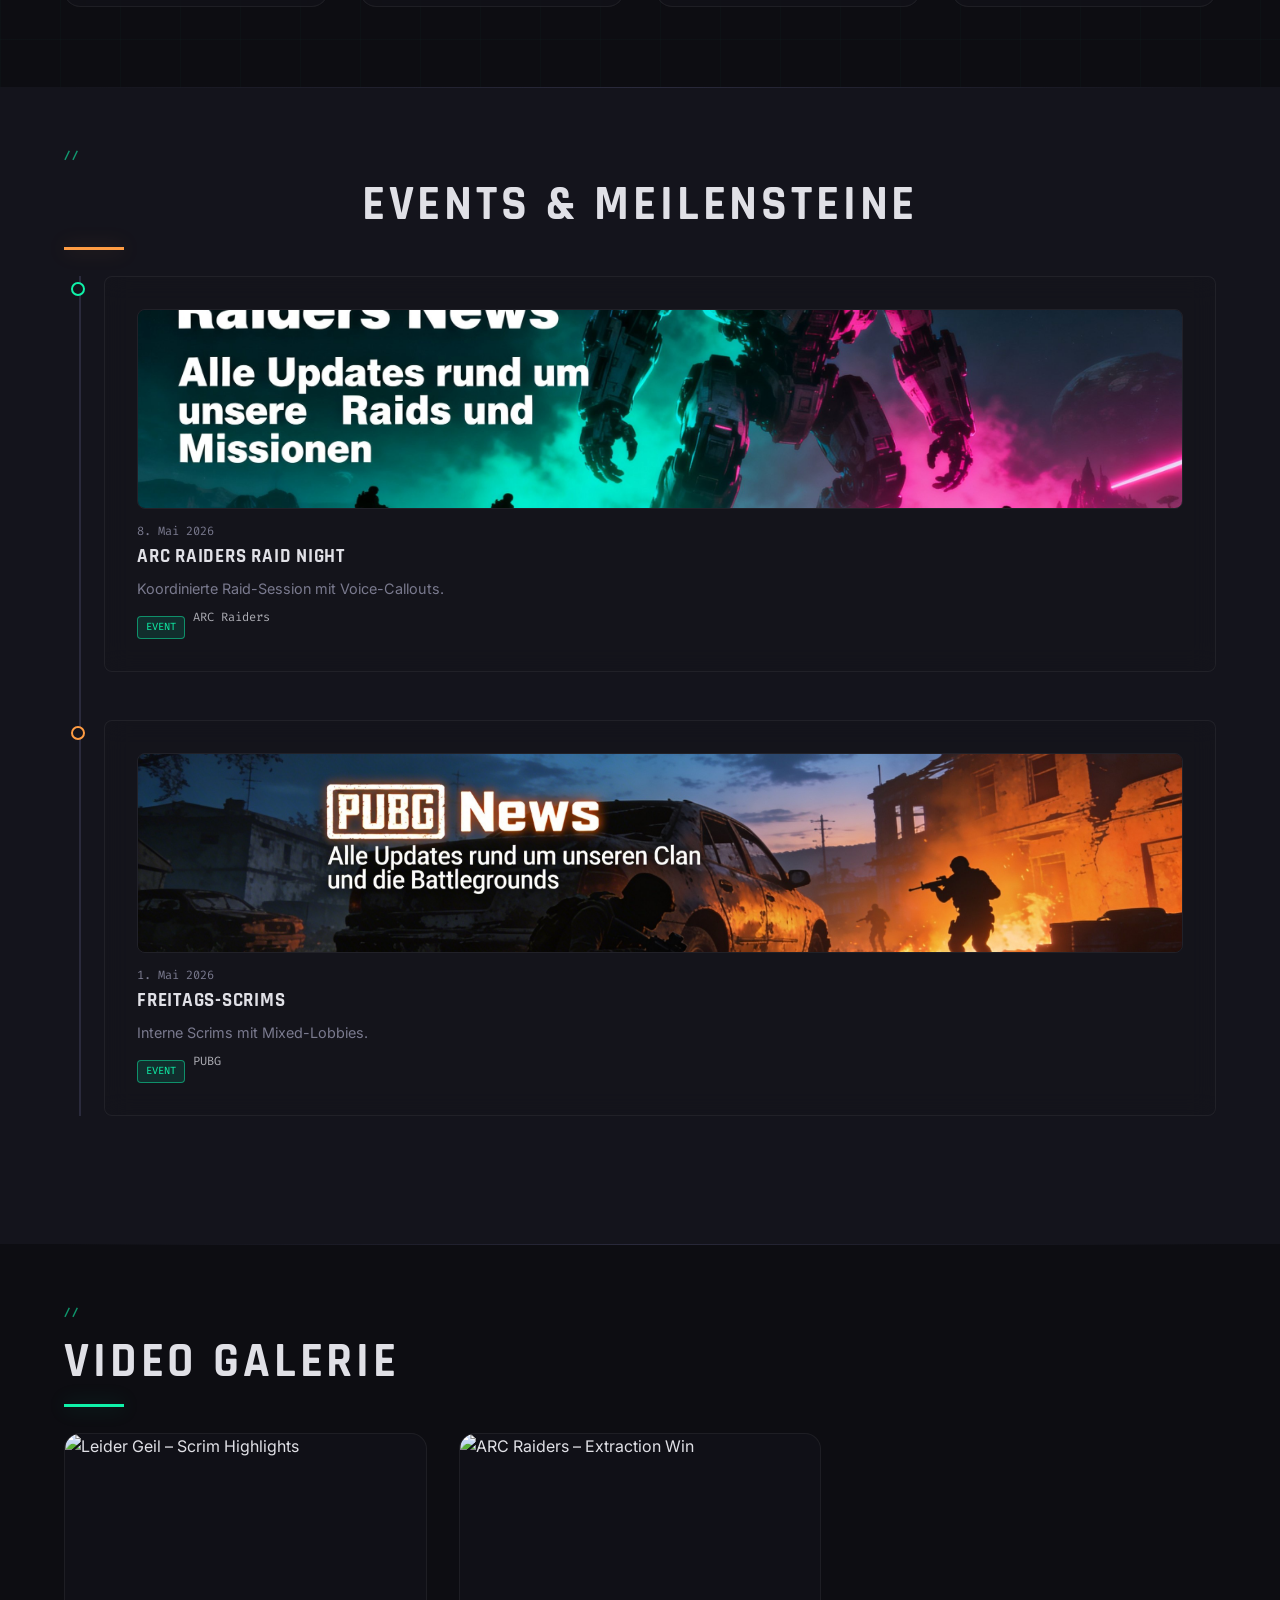
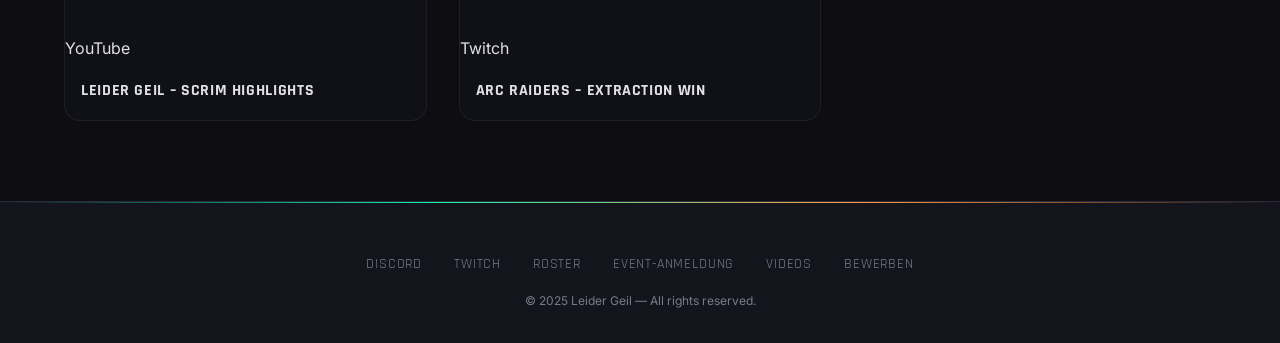
==== commit 1722b47a: "Add favicon link tag" ====
--- a/index.html
+++ b/index.html
@@ -5,6 +5,8 @@
   <meta name="viewport" content="width=device-width, initial-scale=1.0">
   <meta name="description" content="Leider Geil – PC-Gaming-Clan für PUBG, ARC Raiders und mehr. Join the Resistance!">
   <title>Leider Geil – PC Clan</title>
+  
+  <link rel="icon" href="/favicon.ico" type="image/x-icon">
 
   <!-- Fonts -->
   <link rel="preconnect" href="https://fonts.googleapis.com">
@@ -200,8 +202,8 @@
     <p class="footer__copy">&copy; 2025 Leider Geil &mdash; All rights reserved.</p>
   </footer>
 
-    <!-- Scripts -->
-  <script src="config.js"></script>
+      <!-- Scripts -->
+  <script src="assets/js/config.js"></script>
   <script src="assets/js/script.js"></script>
   <script src="assets/js/clan-news-ticker.js"></script>
 </body>
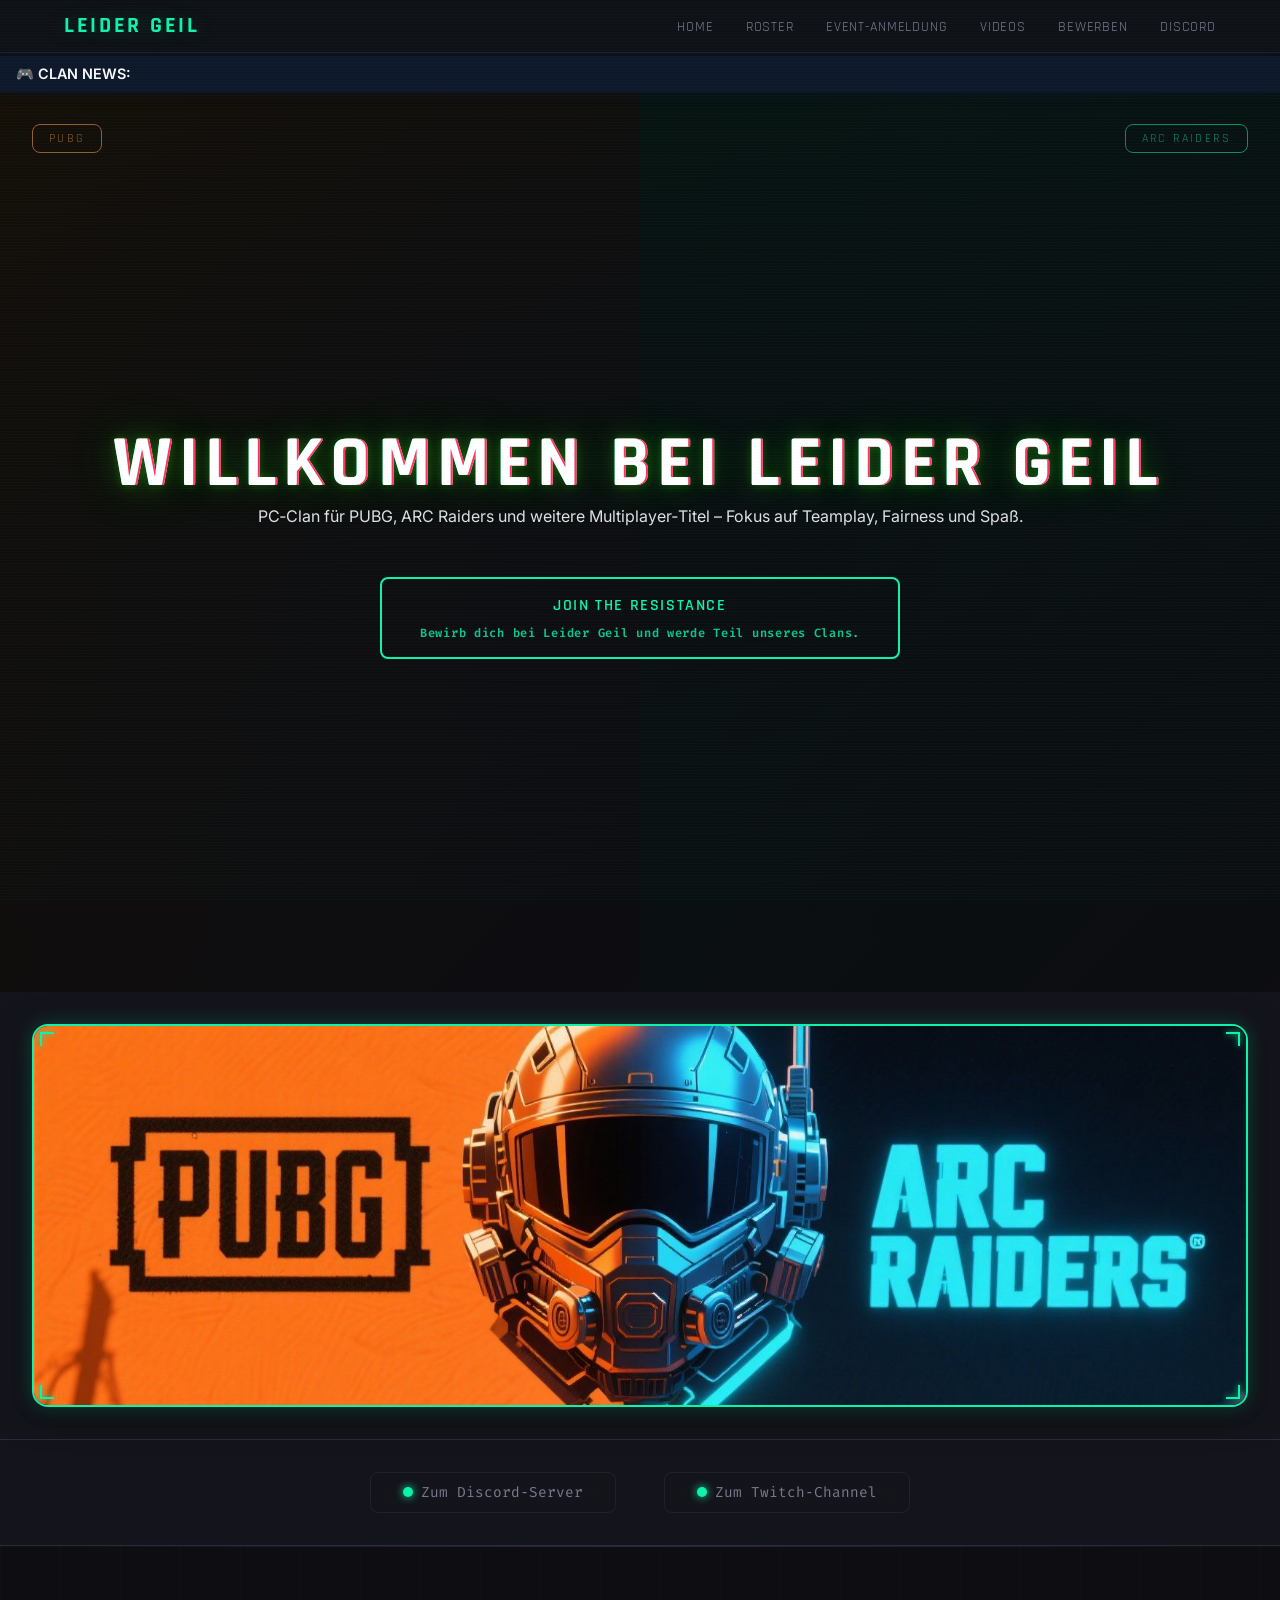
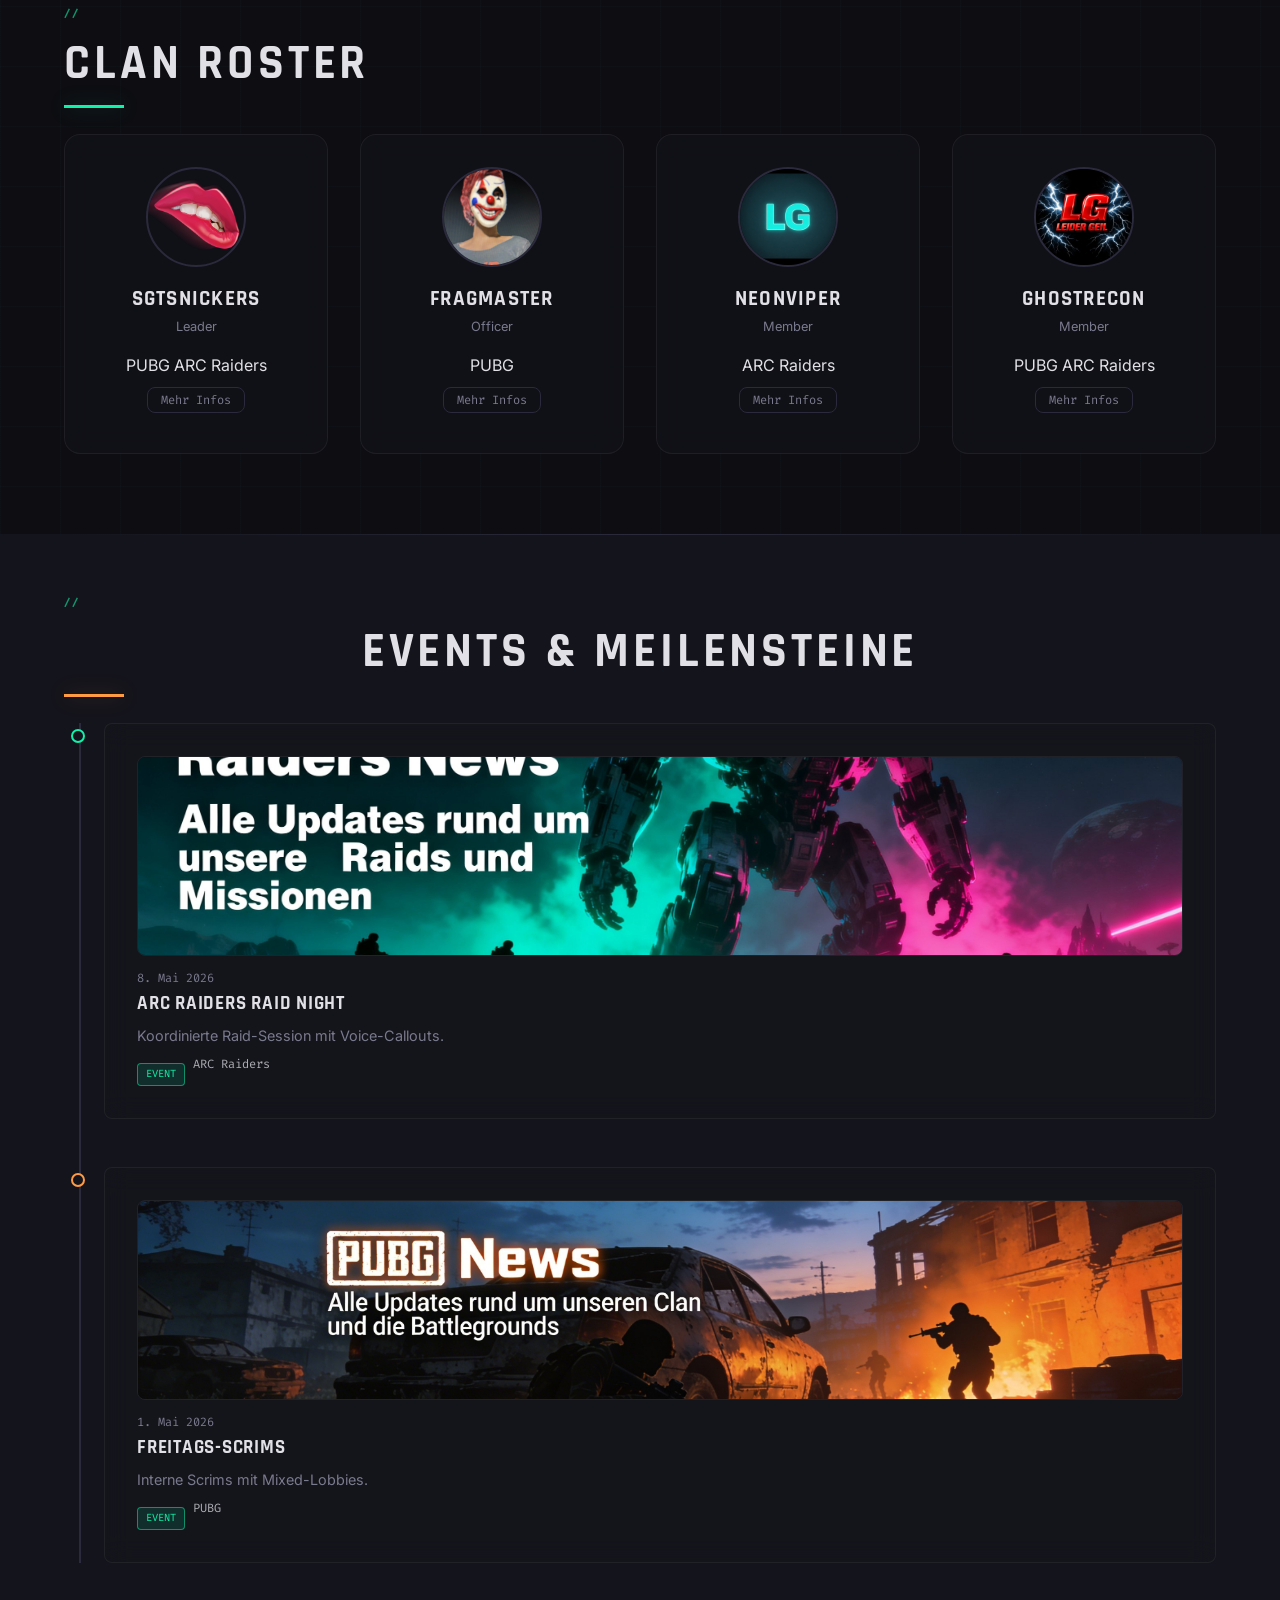
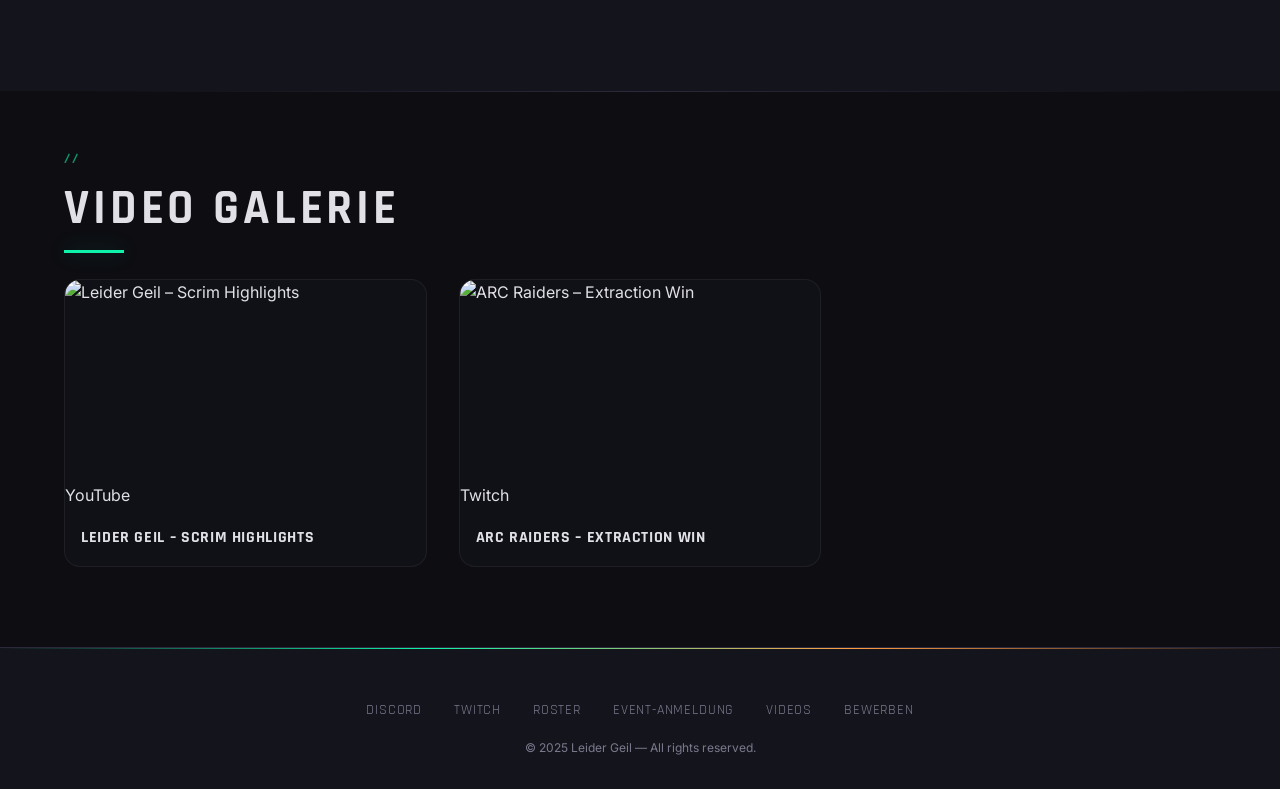
==== commit 056fe096: "Render header banner from site settings in existing design (69efe413e9bcfc44d83b3da9)" ====
--- a/index.html
+++ b/index.html
@@ -206,6 +206,8 @@
   <script src="assets/js/config.js"></script>
   <script src="assets/js/script.js"></script>
   <script src="assets/js/clan-news-ticker.js"></script>
+  <!-- Lädt Header-Banner & weitere Settings aus assets/data/site-settings.json -->
+  <script src="assets/js/site-settings.js"></script>
 </body>
 </html>
 
--- a/assets/css/styles.css
+++ b/assets/css/styles.css
@@ -1405,3 +1405,34 @@
   white-space: nowrap !important;   /* absolut kein Umbruch */
   line-height: 1.2 !important;
 }
+/* Clan News Ticker Labels */
+.ticker-label {
+  font-family: var(--ff-mono, "Fira Code", ui-monospace, SFMono-Regular, Menlo, Monaco, Consolas, "Liberation Mono", "Courier New", monospace);
+  font-size: 0.8rem;
+  text-transform: uppercase;
+  letter-spacing: 0.06em;
+  padding: 0.1rem 0.35rem;
+  border-radius: 0.2rem;
+  margin-right: 0.35rem;
+}
+
+/* PUBG */
+.ticker-label--pubg {
+  background-color: rgba(255, 193, 7, 0.15);
+  color: #ffc107;
+  border: 1px solid rgba(255, 193, 7, 0.6);
+}
+
+/* ARC Raiders */
+.ticker-label--arc-raiders {
+  background-color: rgba(56, 189, 248, 0.15);
+  color: #38bdf8;
+  border: 1px solid rgba(56, 189, 248, 0.6);
+}
+
+/* Allgemein / Neutral */
+.ticker-label--allgemein {
+  background-color: rgba(148, 163, 184, 0.15);
+  color: #e5e7eb;
+  border: 1px solid rgba(148, 163, 184, 0.6);
+}
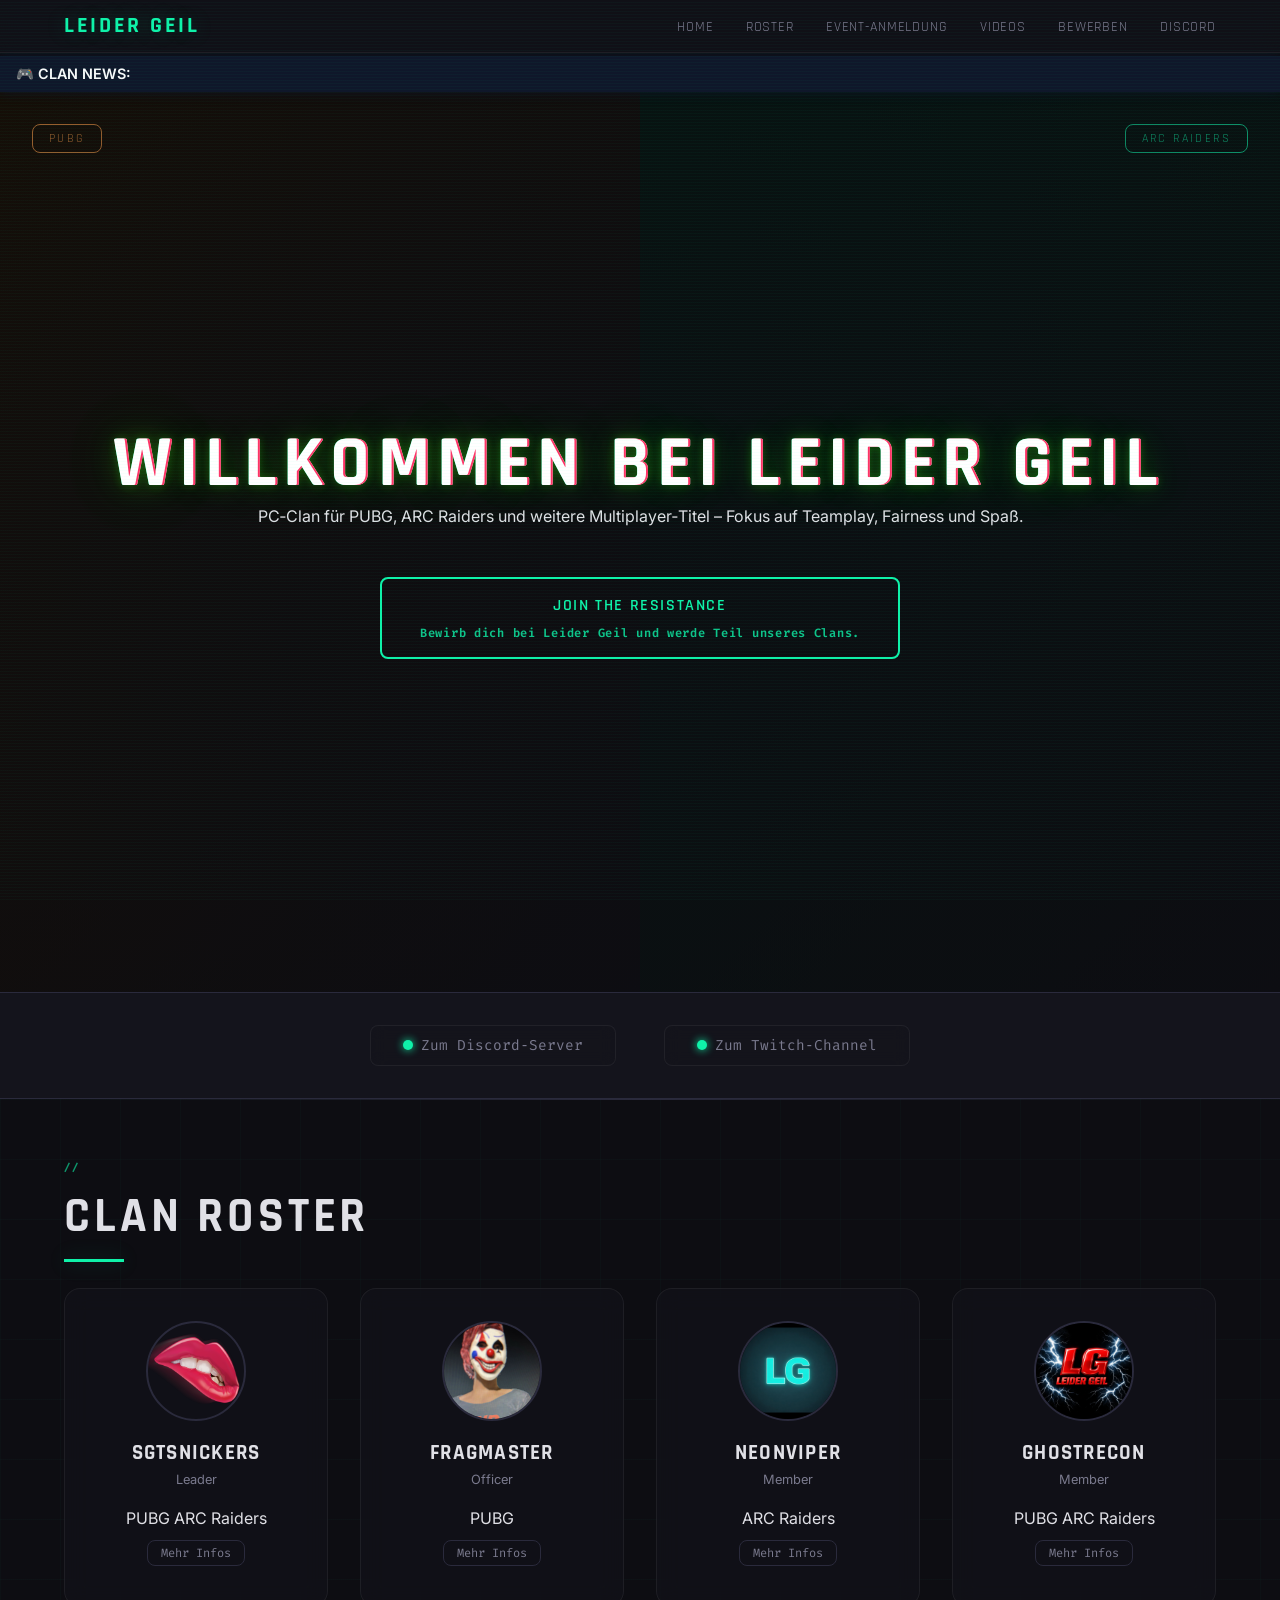
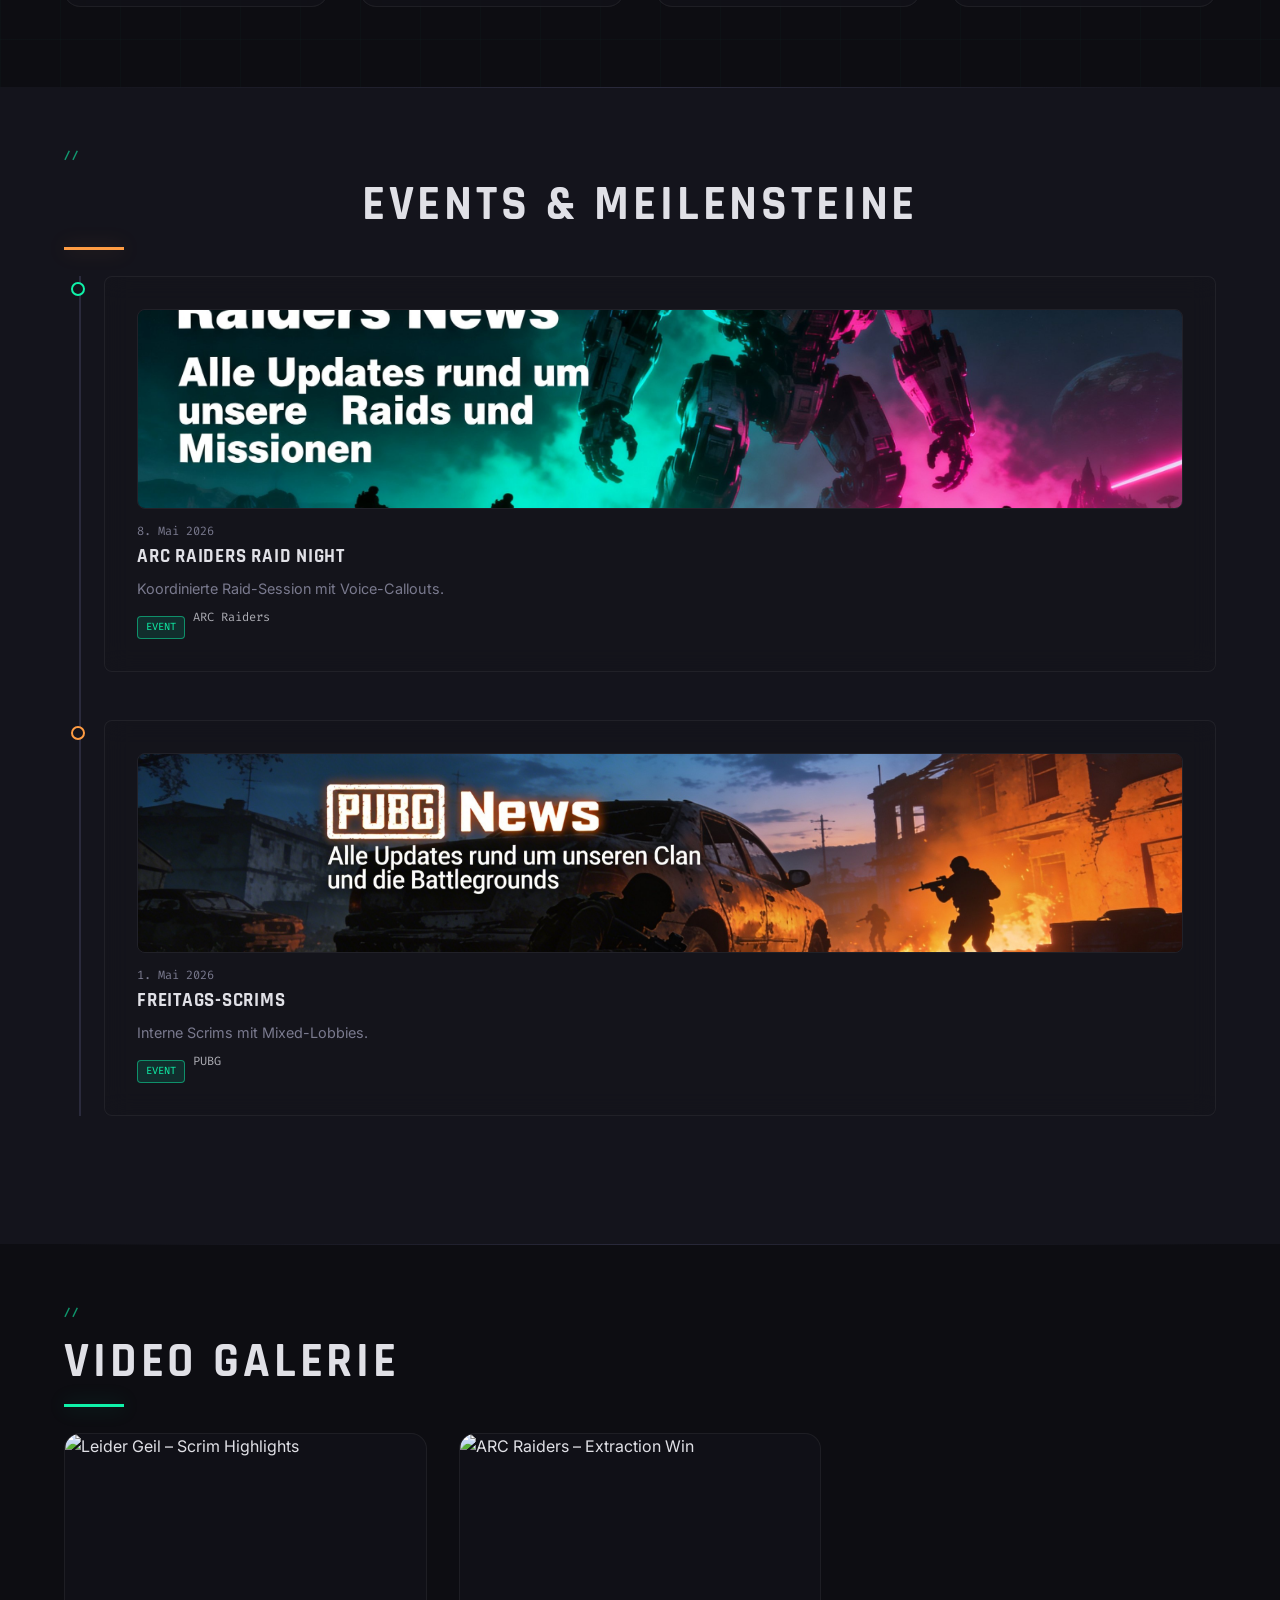
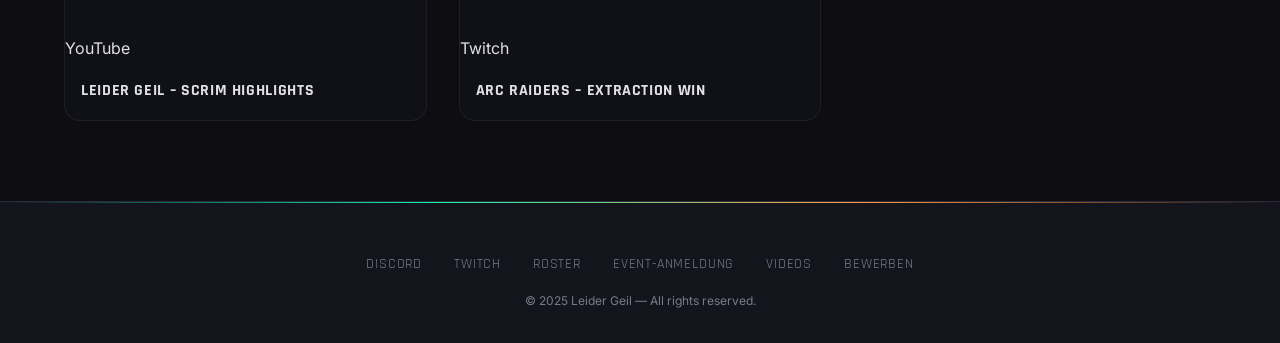
==== commit f2842af9: "Connect news ticker to CMS data using Decap CMS (69efec53e9bcfc5fd43b3c3f)" ====
--- a/index.html
+++ b/index.html
@@ -205,9 +205,7 @@
       <!-- Scripts -->
   <script src="assets/js/config.js"></script>
   <script src="assets/js/script.js"></script>
-  <script src="assets/js/clan-news-ticker.js"></script>
-  <!-- Lädt Header-Banner & weitere Settings aus assets/data/site-settings.json -->
-  <script src="assets/js/site-settings.js"></script>
+  <script src="assets/js/news-ticker.js"></script>
 </body>
 </html>
 
